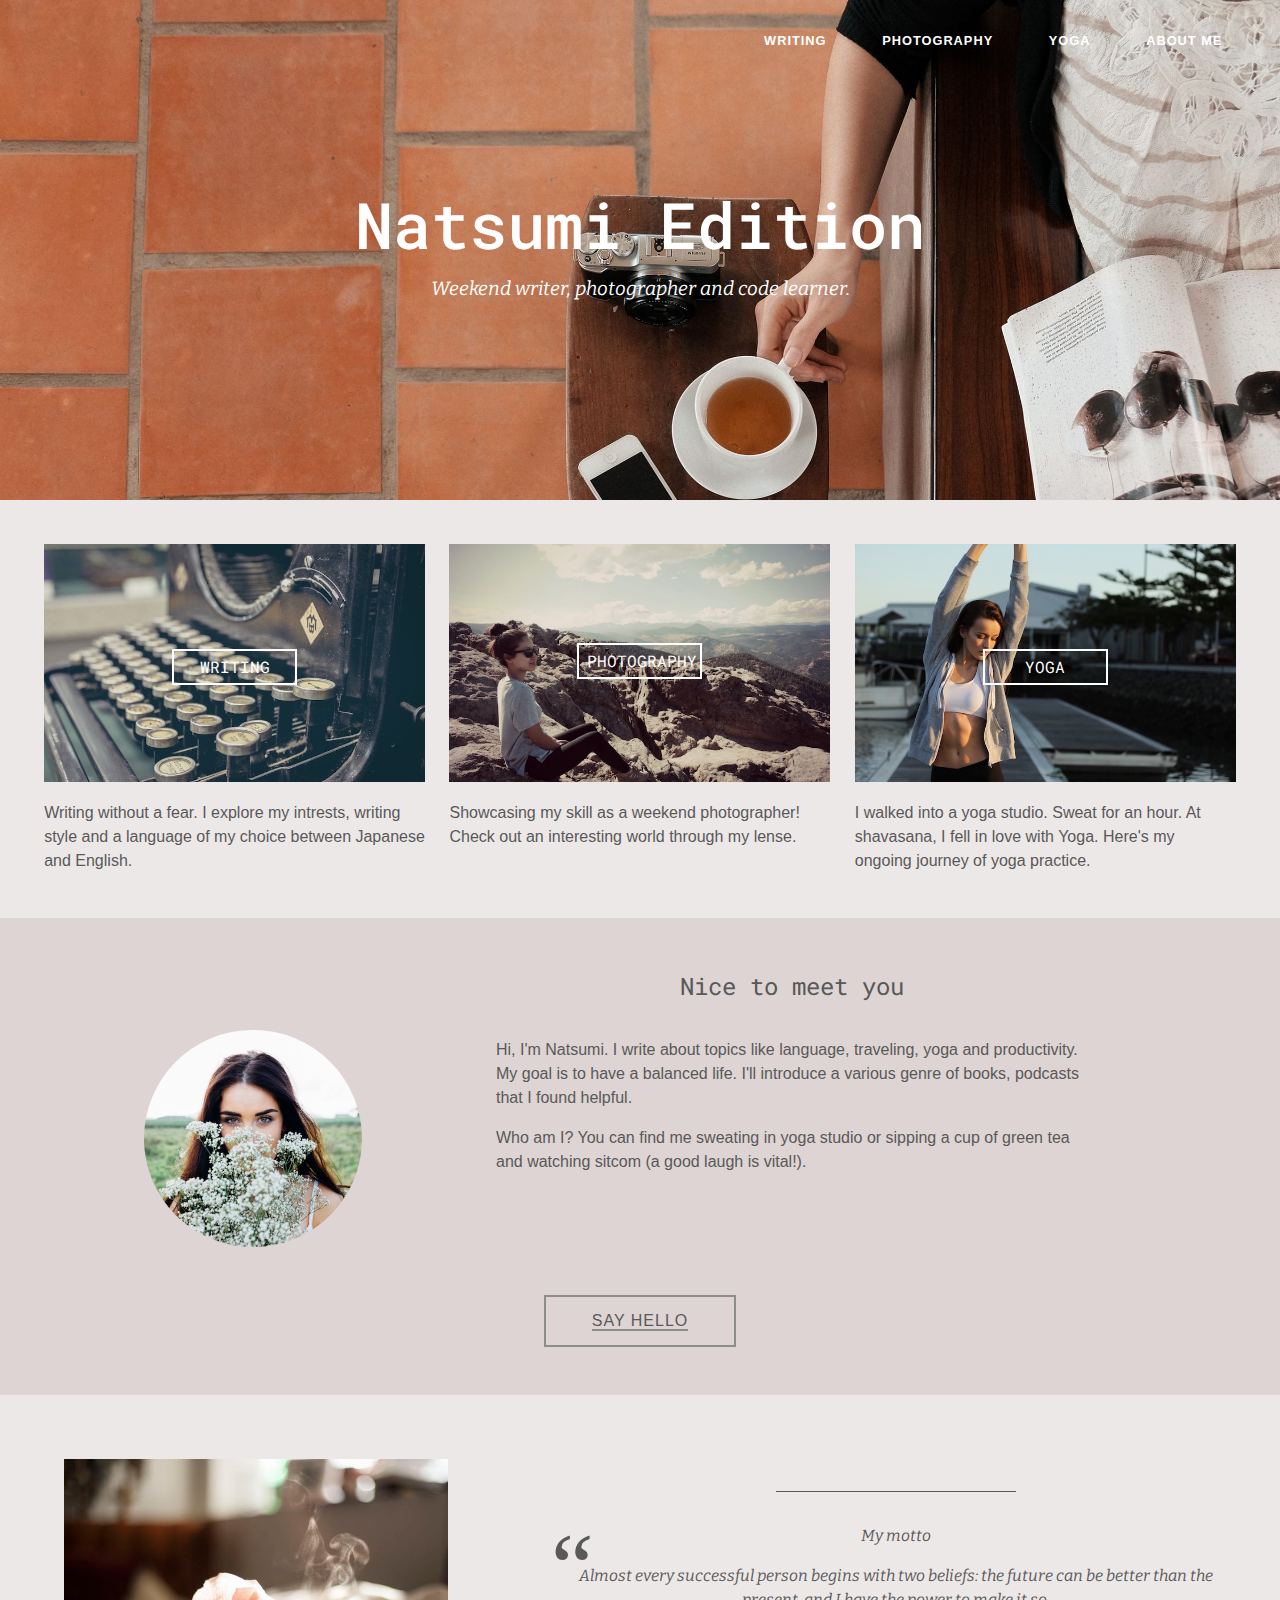
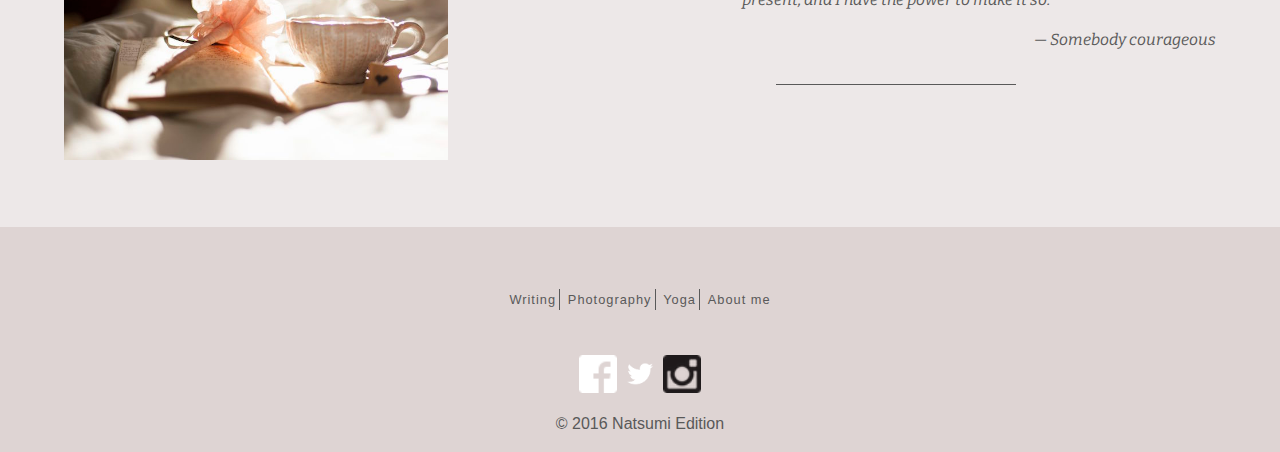
==== unit_8/index.html @ e621aa37 "Unit 8 Responsive Design" ====
<!DOCTYPE html>
<html>
	<head>
		<title>Natsumi Edition</title>

		<link rel="stylesheet" type="text/css" href="css/reset.css">
		<link rel="stylesheet" type="text/css" href="css/style.css">
		<meta name="viewport" content="width=device-width, initial-scale=1">
		 <!--[if lt IE 9]>
            <script src="bower_components/html5shiv/dist/html5shiv.js"></script>
        <![endif]-->
	</head>

	<body>
		<div id="hero" class="clearfix">
			<label for="toggle">Menu</label>
			<input type="checkbox" id="toggle">
			<nav>
				<a href="#">Writing</a>
				<a href="#">Photography</a>
				<a href="#">Yoga</a>
				<a href="#">About me</a>
			</nav>
			<header>
				<h1>Natsumi Edition</h1>
				<p id="slogan">Weekend writer, photographer and code learner.</p>
			</header>
		</div>
		<div class="clearfix service">
			<section class="category">
				<h3><a href="#">Writing</a></h3>
				<a href="#"><img src="images/writing.jpg" alt="writing" title="writing"></a>
				<p>Writing without a fear. I explore my intrests, writing style and a language of my choice between Japanese and English.</p>
			</section>
			<section class="category">
				<h3><a href="#">Photography</a></h3>
				<a href="#"><img src="images/nat.jpg" alt="photography" title="photography"></a>
				<p>Showcasing my skill as a weekend photographer! Check out an interesting world through my lense.</p>
			</section>
			<section class="category">
				<h3><a href="#"></a>Yoga</h3>
				<a href="#"><img src="images/yoga.jpg" alt="yoga" title="yoga"></a>
				<p>I walked into a yoga studio. Sweat for an hour. At shavasana, I fell in love with Yoga. Here's my ongoing journey of yoga practice.</p>
			</section>
		</div>
		
		<div id="about">
			<section id="wrap" class="clearfix">
				<div id="about-pic">
					<img src="images/aboutme.jpeg" alt="about_me" title="about_me">
				</div>
				<div id="about-me">
					<!-- <hr> -->
					<h2>Nice to meet you</h2>
					<p>Hi, I'm Natsumi. I write about topics like language, traveling, yoga and productivity. My goal is to have a balanced life. I'll introduce a various genre of books, podcasts that I found helpful.</p>
					<p>Who am I? You can find me sweating in yoga studio or sipping a cup of green tea and watching sitcom (a good laugh is vital!).</p>
					<!-- <hr> -->
				</div>
			</section>
			<div class="button">
				<a href="mailto:fake@gmail.com">say hello</a>
			</div>
		</div>

		<section class="clearfix">
			<div id="motto">
				<hr>
				<p>My motto</p>
				<blockquote><p>Almost every successful person begins with two beliefs: the future can be better than the present, and I have the power to make it so.</p><p> — Somebody courageous</p></blockquote>
				<hr>
			</div>
			<div id="motto-pic">
				<img src="images/quote.jpg" alt="quote" title="quote">
			</div>

		</section>
	
		<footer>
			<nav>
				<a href="#">Writing</a>
				<a href="#">Photography</a>
				<a href="#">Yoga</a>
				<a href="#">About me</a>
			</nav>

			<div id="social">
				<a href="#"><img src="images/FB-f-Logo_white_29.png" alt="fb-logo" text="fb-logo"></a>
				<a href="#"><img src="images/TwitterLogo_white.png" alt="twitter-logo" text="twitter-logo"></a>
				<a href="#"><img src="images/instagram.png" alt="insta-logo" text="insta-logo"></a>
			</div>

			<p>&copy; 2016 Natsumi Edition</p>
		</footer>
	</body>
</html>
---- unit_8/css/style.css ----
@import url(https://fonts.googleapis.com/css?family=Roboto+Mono);
@import url(https://fonts.googleapis.com/css?family=Bitter);

* {
	margin: 0;
	padding: 0;
	box-sizing: border-box;
}

body {
	font-size: 16px;
	color: #595959;
	font-family: arial, sans-serif;
	background: #EDE8E8;
}

nav {
	float: right;
	padding: 2em;
}

nav a {
	color: #fff;
	font-weight: bold;
	font-size: .8em;
	text-transform: uppercase;
	letter-spacing: 1px;
    padding: 1em;
    margin: 1em;
}

h1 {
	font-family: 'Roboto Mono', sans-serif;
	font-weight: 500;
	font-size: 4em;
	padding: 3em 0 0 0;
	text-align: center;
}

h2 {
	font-family: 'Roboto Mono', sans-serif;
	text-align: center;
	font-size: 1.5em;
	padding: 1em;
}

h3 {
	font-family: 'Roboto Mono', sans-serif;
	font-size: 1em;
	margin: 1em auto;
	text-transform: uppercase;
	text-align: center;
	position: absolute;
	color: #fff;
	top: 27%;
	right: 0;
	left: 0;
	width: 125px;
	border: 2px solid #fff;
	padding: .5em;
}

p {
	line-height: 1.5em;
	margin-top: 1em;
}

a {
	color: inherit;
	text-decoration: none;
}

img {
	width: 100%;
}

hr {
	border: none;
	height: 1px;
	background: #595959;
	width: 15em;
	margin: 2em auto;
}

blockquote:before {
	font-family: Georgia, serif;
	content: "\201C";
	display: block;
	position: absolute;
	top: 60px;
	left: -25px;
	color: #595959;
	font-size: 6em;
}

blockquote p:last-of-type {
	color: #595959;
	display: block;
	text-align: right;
	font-size: 1em;
	margin-top: 1em;
	font-style: italic;
}

footer {
	text-align: center;
	padding: 1em;
	background: #ded4d3;
}

footer nav {
	float: none;
	margin: 1em auto;
}

footer nav a {
	text-transform: none;
	font-weight: normal;
	color: #595959;
	border-right: 1px solid #595959;
	margin: 0;
	padding: 0.25em;
}

footer nav a:last-of-type {
	border-right: none;
}

label {
	color: #fff;
	font-weight: bold;
	font-size: .8em;
	text-transform: uppercase;
	letter-spacing: 1px;
    padding: 1em;
    margin: 1em;
    display: none;
}

.service {
	background: #EDE8E8;
	width:95%;
	margin: 2em auto;
}

.category {
	width: 31.3333%;
	margin: 1%;
	float: left;
	position: relative;
}

.button {
	border: solid 2px #8c8c8c;
	text-transform: uppercase;
	text-align: center;
	letter-spacing: 1px;
	padding: 1em 1.5em;
	width: 12em;
	margin: 2em auto;
}

.button a {
	border-bottom: 2px solid #8c8c8c;
}

.button:hover {
	background: #8c8c8c;
	color: #fff;
}

.clearfix:after {
	visibility: hidden;
	display: block;
	content: " ";
	clear: both;
	height: 0;
	font-size: 0;
}

#hero {
	color: #fff;
	background: url("../images/heroimage.jpg");
	background-size: cover;
	-webkit-background-size: cover;
	-moz-background-size: cover;
	background-repeat:no-repeat;
	height: 500px;
}

#slogan {
	font-size: 1.2em; 
	font-style: italic;
	font-family: 'Bitter', serif;
	text-align: center;
}

#about {
	background: #ded4d3;
	padding: 1em;
}

#about-me {
	width: 50%;
	padding: 1em;	
	margin: 0 10em 2em 0;
	float: right;
}

#about-pic img {
	width: 20%;
	border-radius: 50%;
	margin: 5em 0 0 7em;
	padding: 1em;
	float: left;
}

#motto {
	font-family: 'Bitter', serif;
	width: 50%;
	margin: 4em 4em 4em 0;
	float: right;
	position: relative;
}

#motto p:first-of-type {
	font-style: italic;
	text-align: center;
}

#motto-pic {
	width: 30%;
	float: left;
	margin: 4em 0 4em 4em;
}

#social {
	margin-top: 1em;
	text-align: center;
}

#social img {
	width: 3%;
}

#toggle {
	display: none;
}

@media only screen and (max-width: 968px) {
	#about-me {
		width: 50%;
		margin: 0 10% 0 0;
	}

	#about-pic img {
		width: 25%;
		margin: 15% 0 0 10%;
	}
	
	#motto {
		width: 50%;
	}
	
	#motto-pic {
		width: 25%;
		margin: 15% 0 0 10%;
	}
}

@media only screen and (max-width: 690px) {
	.category {
		width: 90%;
		margin: 1% auto;
		float: none;
	}

	nav {
		display: none;
		margin: 0;
		float: none;
		padding: 0;
	}
	
	nav a {
		display: block;
		width: 11em;
		margin: 5px;
	}
	
	h1 {
		font-size: 3em;
		padding: 15% 0 0;
	}

	header {
		margin: 0 10%;
	}

	label {
		display: block;
	}
	
	#about-me {
		float: none;
		width: 70%;
		margin: 0 auto;
	}

	#motto {
		float: none;
		margin: 0 auto;
	}

	#motto-pic  {
		float: none;
		margin: 1em auto;
	}

	#toggle:checked + nav {
		display: block;
	}
}
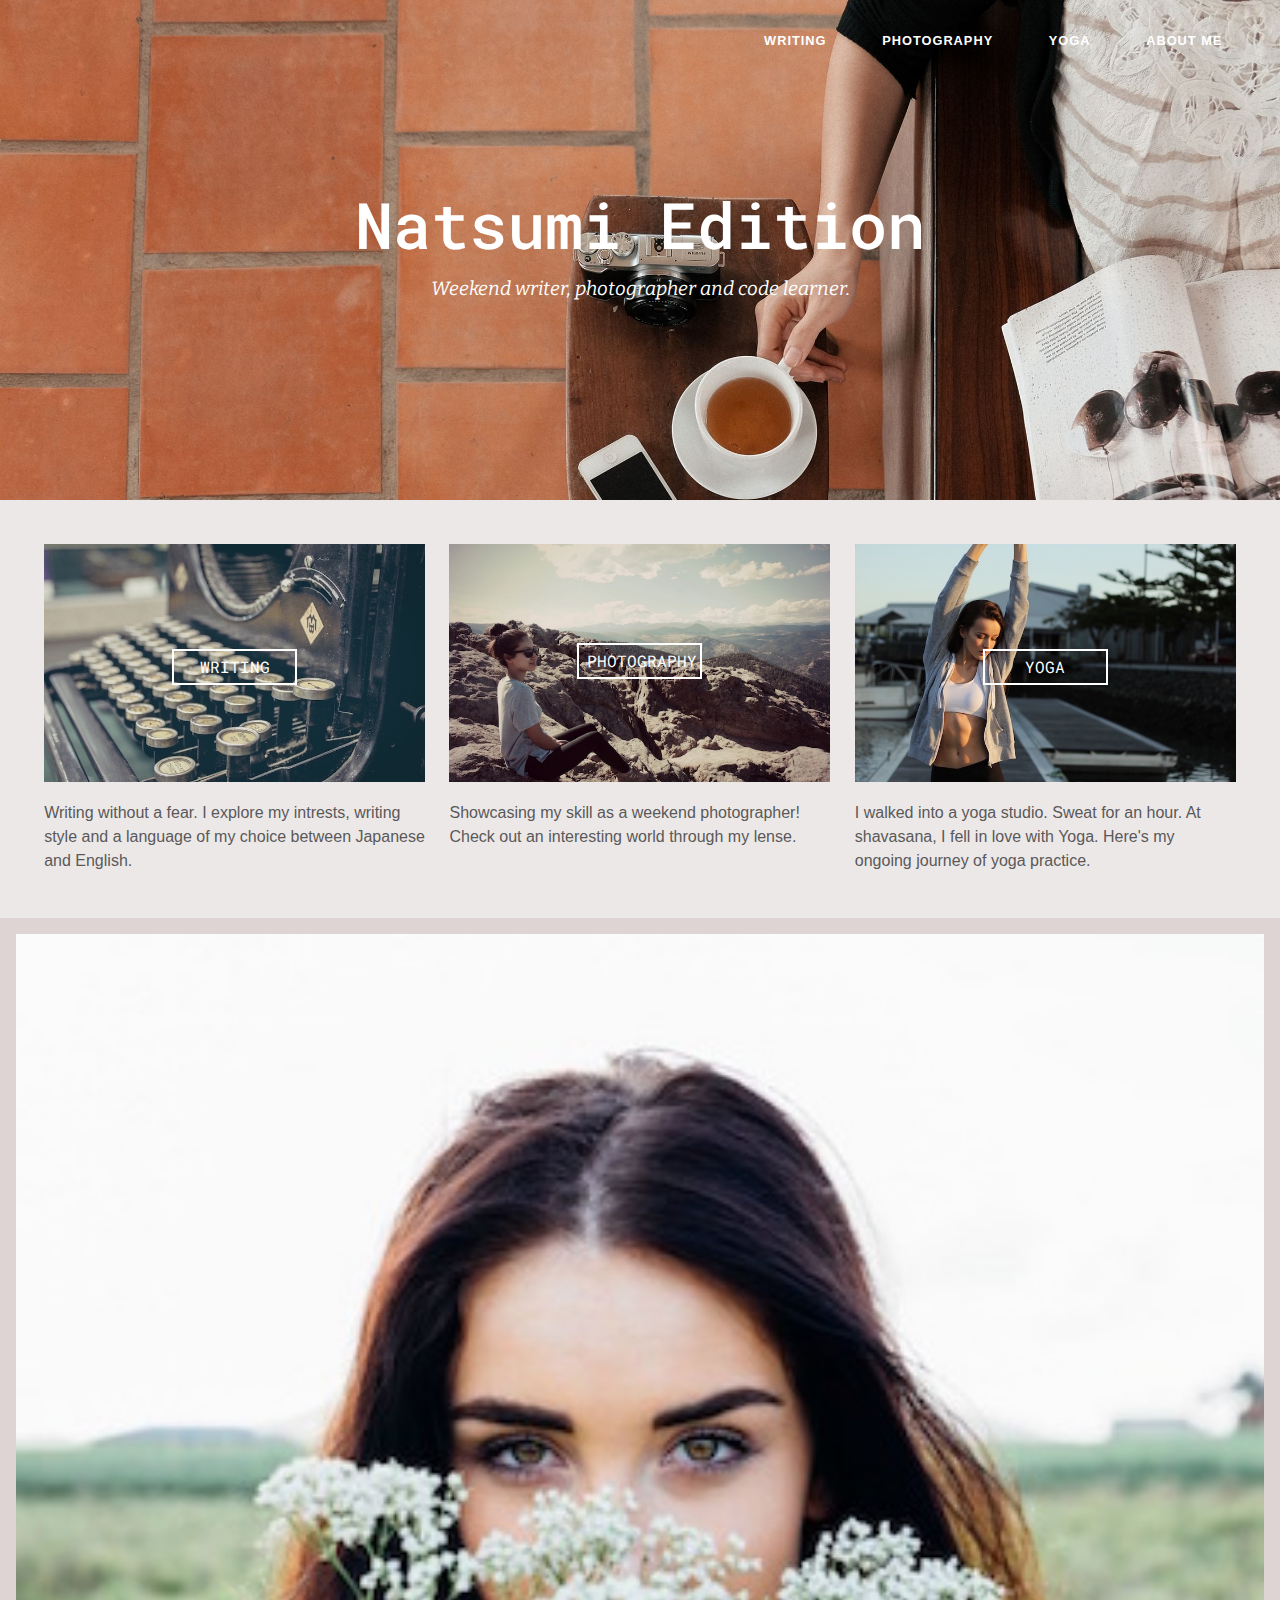
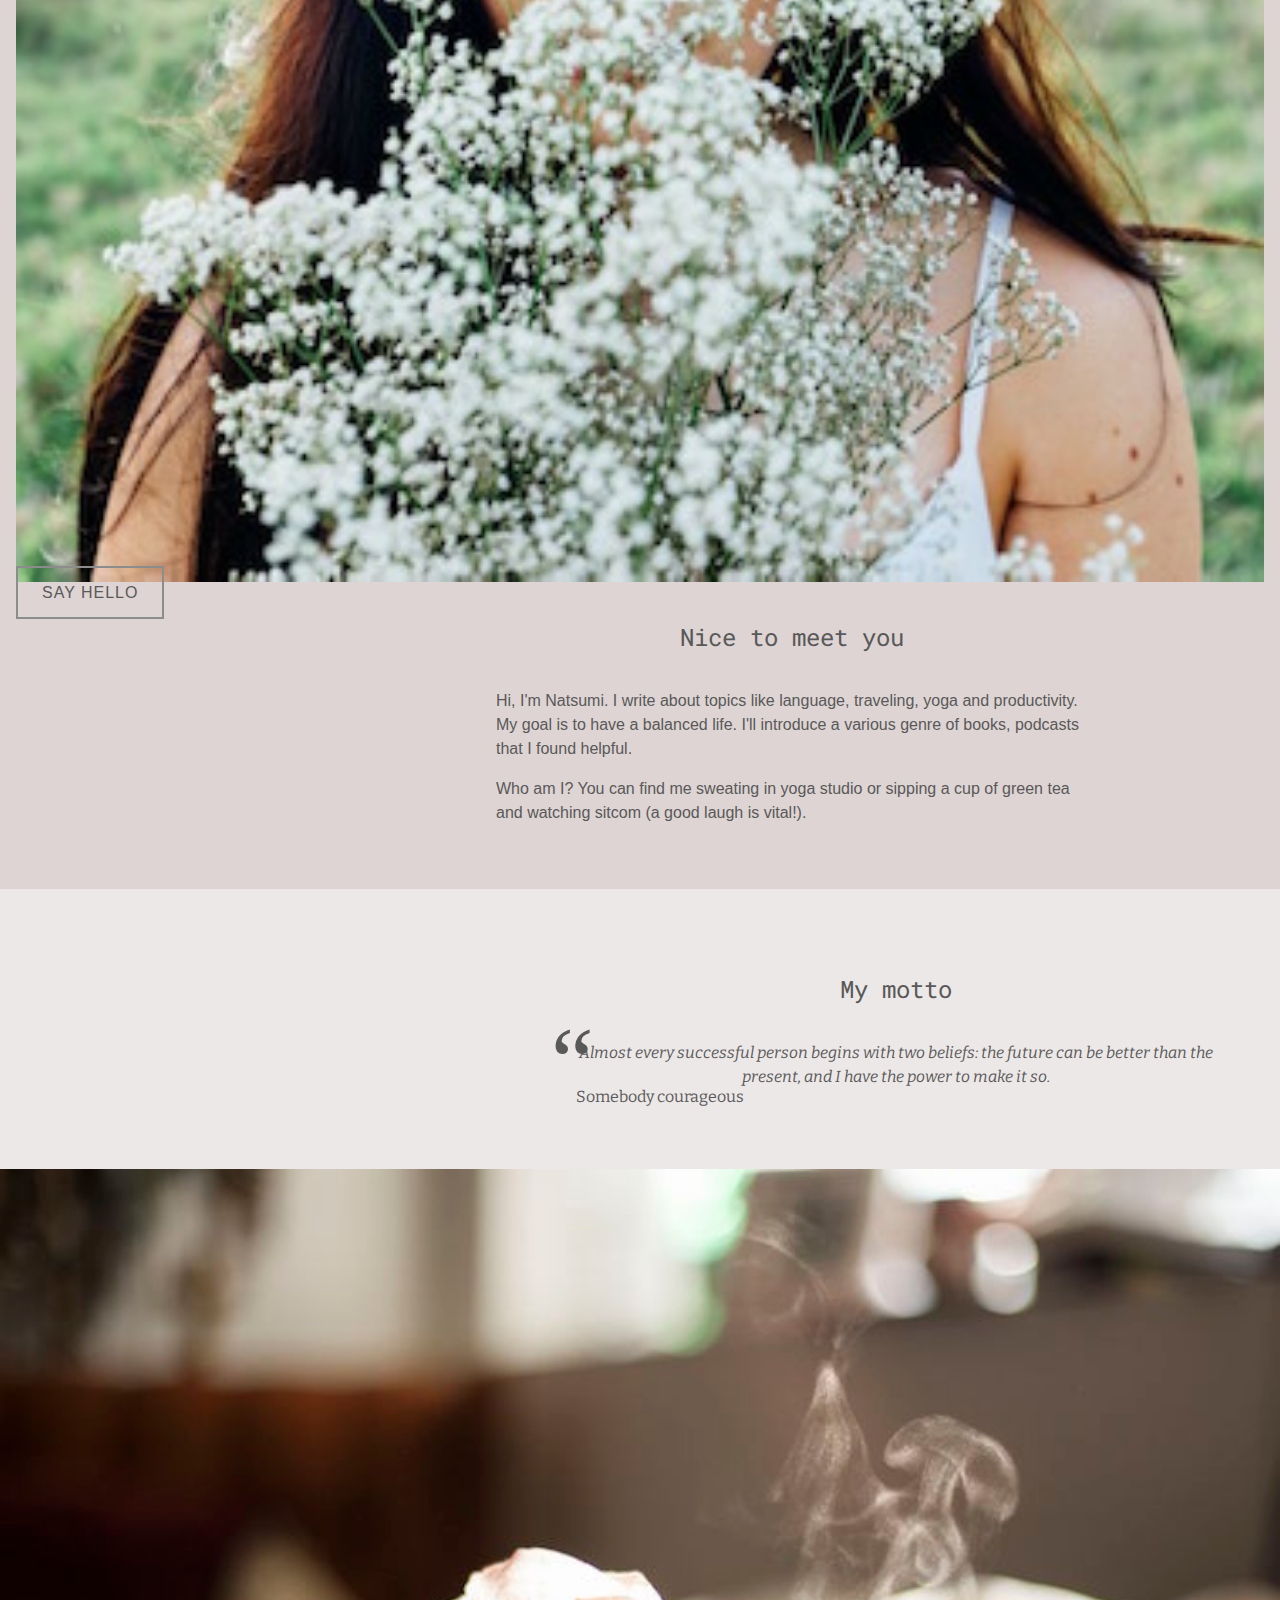
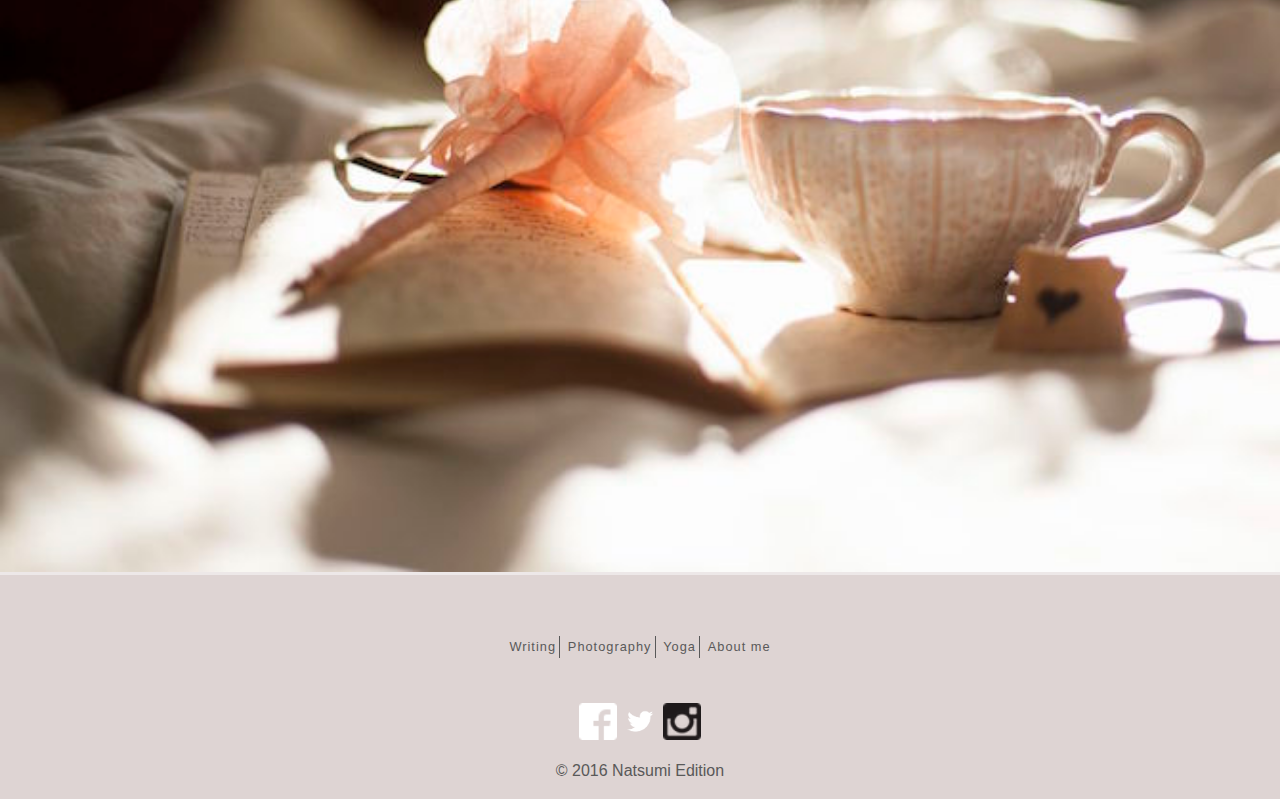
==== commit 4af78096: "Update index.html" ====
--- a/unit_8/index.html
+++ b/unit_8/index.html
@@ -28,8 +28,10 @@
 		</div>
 		<div class="clearfix service">
 			<section class="category">
-				<h3><a href="#">Writing</a></h3>
-				<a href="#"><img src="images/writing.jpg" alt="writing" title="writing"></a>
+				<a href="#">
+					<h3>Writing</h3>
+					<img src="images/writing.jpg" alt="writing" title="writing">
+				</a>
 				<p>Writing without a fear. I explore my intrests, writing style and a language of my choice between Japanese and English.</p>
 			</section>
 			<section class="category">
@@ -43,36 +45,26 @@
 				<p>I walked into a yoga studio. Sweat for an hour. At shavasana, I fell in love with Yoga. Here's my ongoing journey of yoga practice.</p>
 			</section>
 		</div>
-		
-		<div id="about">
-			<section id="wrap" class="clearfix">
-				<div id="about-pic">
-					<img src="images/aboutme.jpeg" alt="about_me" title="about_me">
-				</div>
-				<div id="about-me">
-					<!-- <hr> -->
-					<h2>Nice to meet you</h2>
-					<p>Hi, I'm Natsumi. I write about topics like language, traveling, yoga and productivity. My goal is to have a balanced life. I'll introduce a various genre of books, podcasts that I found helpful.</p>
-					<p>Who am I? You can find me sweating in yoga studio or sipping a cup of green tea and watching sitcom (a good laugh is vital!).</p>
-					<!-- <hr> -->
-				</div>
-			</section>
-			<div class="button">
-				<a href="mailto:fake@gmail.com">say hello</a>
+		<section id="about" class="clearfix">
+			<img src="images/aboutme.jpeg" alt="about_me" title="about_me">
+			<div id="about-me">
+				<!-- <hr> -->
+				<h2>Nice to meet you</h2>
+				<p>Hi, I'm Natsumi. I write about topics like language, traveling, yoga and productivity. My goal is to have a balanced life. I'll introduce a various genre of books, podcasts that I found helpful.</p>
+				<p>Who am I? You can find me sweating in yoga studio or sipping a cup of green tea and watching sitcom (a good laugh is vital!).</p>
+				<!-- <hr> -->
 			</div>
-		</div>
-
+			<a href="mailto:fake@gmail.com" class="button">say hello</a>
+		</section>
 		<section class="clearfix">
 			<div id="motto">
-				<hr>
-				<p>My motto</p>
-				<blockquote><p>Almost every successful person begins with two beliefs: the future can be better than the present, and I have the power to make it so.</p><p> — Somebody courageous</p></blockquote>
-				<hr>
+				<h2>My motto</h2>
+				<blockquote>
+					<p>Almost every successful person begins with two beliefs: the future can be better than the present, and I have the power to make it so.</p>
+					<cite>Somebody courageous</cite>
+				</blockquote>
 			</div>
-			<div id="motto-pic">
-				<img src="images/quote.jpg" alt="quote" title="quote">
-			</div>
-
+			<img src="images/quote.jpg" alt="quote" title="quote">
 		</section>
 	
 		<footer>
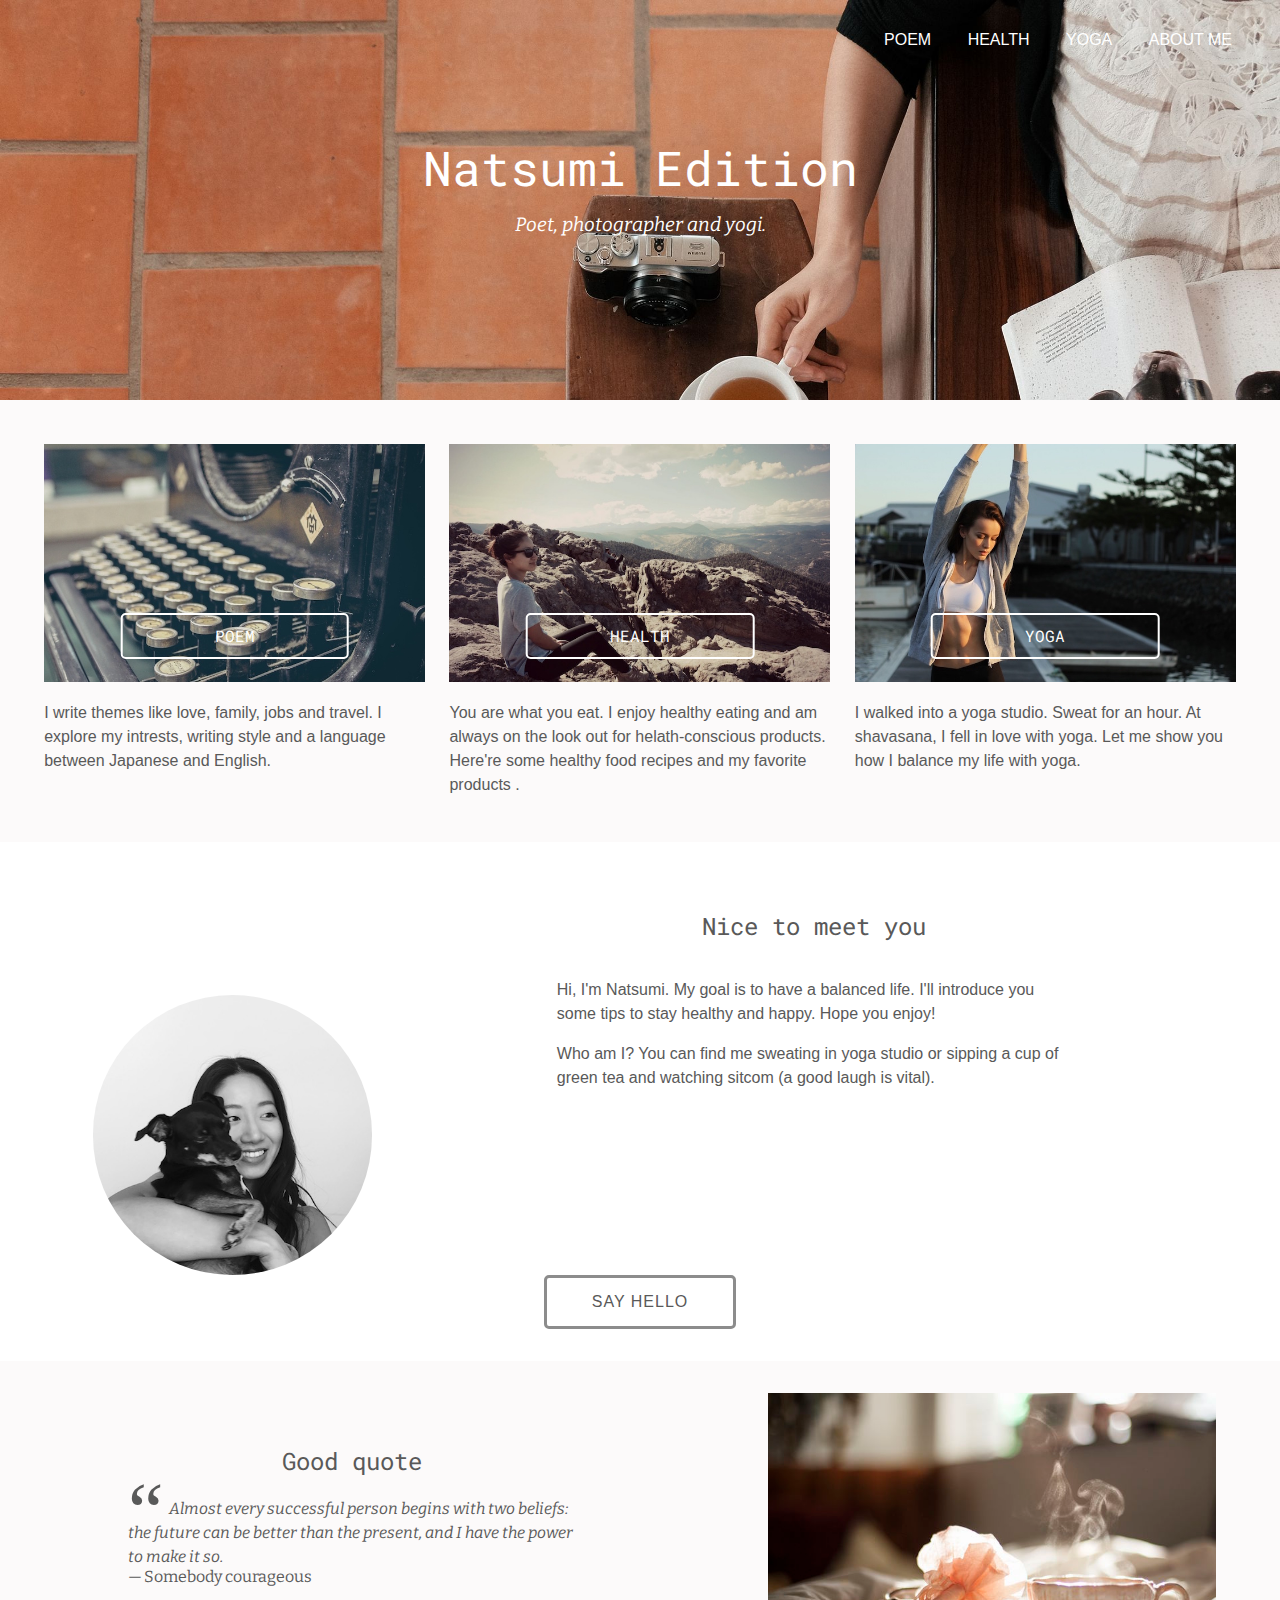
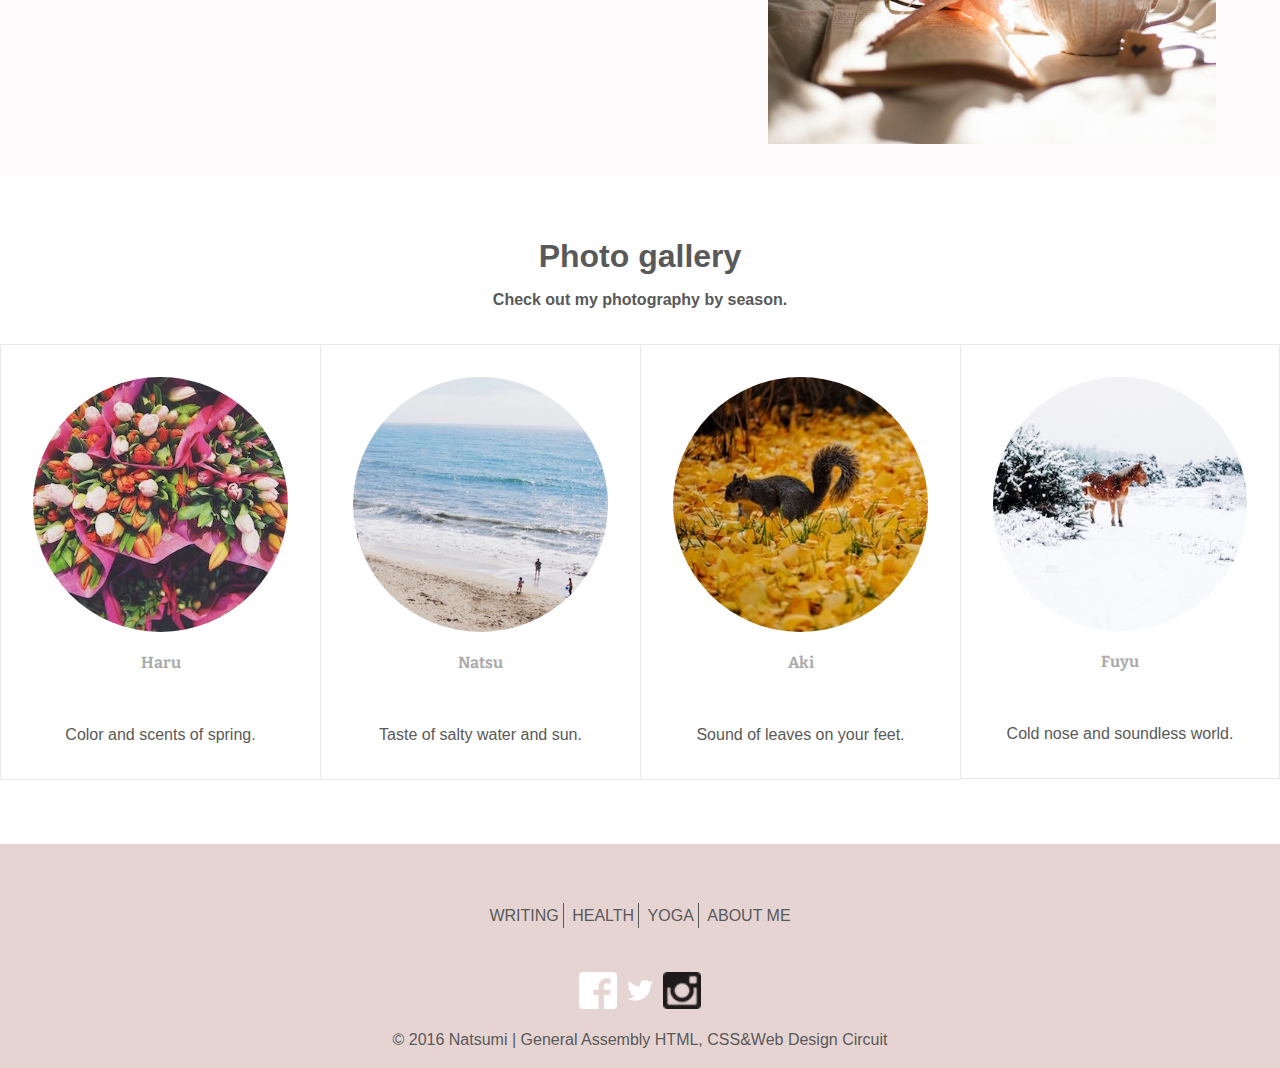
==== commit 0fffc7d8: "Unit 9" ====
--- a/unit_8/index.html
+++ b/unit_8/index.html
@@ -2,7 +2,7 @@
 <html>
 	<head>
 		<title>Natsumi Edition</title>
-
+ 
 		<link rel="stylesheet" type="text/css" href="css/reset.css">
 		<link rel="stylesheet" type="text/css" href="css/style.css">
 		<meta name="viewport" content="width=device-width, initial-scale=1">
@@ -16,72 +16,96 @@
 			<label for="toggle">Menu</label>
 			<input type="checkbox" id="toggle">
 			<nav>
-				<a href="#">Writing</a>
-				<a href="#">Photography</a>
+				<a href="#">Poem</a>
+				<a href="#">Health</a>
 				<a href="#">Yoga</a>
 				<a href="#">About me</a>
 			</nav>
 			<header>
 				<h1>Natsumi Edition</h1>
-				<p id="slogan">Weekend writer, photographer and code learner.</p>
+				<p id="slogan">Poet, photographer and yogi.</p>
 			</header>
 		</div>
-		<div class="clearfix service">
-			<section class="category">
-				<a href="#">
-					<h3>Writing</h3>
-					<img src="images/writing.jpg" alt="writing" title="writing">
-				</a>
-				<p>Writing without a fear. I explore my intrests, writing style and a language of my choice between Japanese and English.</p>
+
+		<div class="clearfix topics">
+			<section class="topic">
+				<div class="col-wrapper">
+					<h3>Poem</h3>
+					<a href="#"><img src="images/writing.jpg" alt="typewriter"></a>
+				</div>
+				<p>I write themes like love, family, jobs and travel. I explore my intrests, writing style and a language between Japanese and English.</p>
 			</section>
-			<section class="category">
-				<h3><a href="#">Photography</a></h3>
-				<a href="#"><img src="images/nat.jpg" alt="photography" title="photography"></a>
-				<p>Showcasing my skill as a weekend photographer! Check out an interesting world through my lense.</p>
+			<section class="topic">
+				<div class="col-wrapper">
+					<h3>Health</h3>
+					<a href="#"><img src="images/nat.jpg" alt="women-sitting-on-the-mountain"></a>
+				</div>
+				<p>You are what you eat. I enjoy healthy eating and am always on the look out for helath-conscious products. Here're some healthy food recipes and my favorite products .</p>
 			</section>
-			<section class="category">
-				<h3><a href="#"></a>Yoga</h3>
-				<a href="#"><img src="images/yoga.jpg" alt="yoga" title="yoga"></a>
-				<p>I walked into a yoga studio. Sweat for an hour. At shavasana, I fell in love with Yoga. Here's my ongoing journey of yoga practice.</p>
+			<section class="topic">
+				<div class="col-wrapper">
+					<h3>Yoga</h3>
+					<a href="#"><img src="images/yoga.jpg" alt="women-streching"></a>
+				</div>
+				<p>I walked into a yoga studio. Sweat for an hour. At shavasana, I fell in love with yoga. Let me show you how I balance my life with yoga.</p>
 			</section>
 		</div>
+
 		<section id="about" class="clearfix">
-			<img src="images/aboutme.jpeg" alt="about_me" title="about_me">
+			<img src="images/aboutme.jpg" alt="woman's face">
 			<div id="about-me">
-				<!-- <hr> -->
 				<h2>Nice to meet you</h2>
-				<p>Hi, I'm Natsumi. I write about topics like language, traveling, yoga and productivity. My goal is to have a balanced life. I'll introduce a various genre of books, podcasts that I found helpful.</p>
-				<p>Who am I? You can find me sweating in yoga studio or sipping a cup of green tea and watching sitcom (a good laugh is vital!).</p>
-				<!-- <hr> -->
+				<p>Hi, I'm Natsumi. My goal is to have a balanced life. I'll introduce you some tips to stay healthy and happy. Hope you enjoy!</p>
+				<p>Who am I? You can find me sweating in yoga studio or sipping a cup of green tea and watching sitcom (a good laugh is vital).</p>
 			</div>
-			<a href="mailto:fake@gmail.com" class="button">say hello</a>
+			<a href="mailto:fake@gmail.com" class="hello-button">say hello</a>
 		</section>
-		<section class="clearfix">
-			<div id="motto">
-				<h2>My motto</h2>
-				<blockquote>
-					<p>Almost every successful person begins with two beliefs: the future can be better than the present, and I have the power to make it so.</p>
-					<cite>Somebody courageous</cite>
-				</blockquote>
+
+		<section id="quote" class="clearfix">
+			<img src="images/quote.jpg" alt="tea-and-notebook">
+			<div id="quote-word">
+				<h2>Good quote</h2>
+					<blockquote>
+						<p>Almost every successful person begins with two beliefs: the future can be better than the present, and I have the power to make it so.</p><br>
+						<cite>Somebody courageous</cite>
+					</blockquote>
 			</div>
-			<img src="images/quote.jpg" alt="quote" title="quote">
+		</section>
+
+		<section id="fourcolumns" class="clearfix">
+			<h2>Photo gallery</h2>
+			<p>Check out my photography by season.</p>
+			<div class="season">
+				<a href="#"><img src="images/haru.jpeg" alt="flowers">
+				<p>Haru</p><p>Color and scents of spring.</p></a>
+			</div>
+			<div class="season">
+				<a href="#"><img src="images/natsu.jpeg" alt="people-at-beach">
+				<p>Natsu</p><p>Taste of salty water and sun.</p></a>
+			</div>
+			<div class="season">
+				<a href="#"><img src="images/aki.jpeg" alt="yellow-leaves">
+				<p>Aki</p><p>Sound of leaves on your feet.</p></a>
+			</div>
+			<div class="season">
+				<a href="#"><img src="images/fuyu.jpeg" alt="snow-and-horse">
+				<p>Fuyu</p><p>Cold nose and soundless world.</p></a>
+			</div>
 		</section>
 	
 		<footer>
 			<nav>
 				<a href="#">Writing</a>
-				<a href="#">Photography</a>
+				<a href="#">Health</a>
 				<a href="#">Yoga</a>
 				<a href="#">About me</a>
 			</nav>
-
 			<div id="social">
 				<a href="#"><img src="images/FB-f-Logo_white_29.png" alt="fb-logo" text="fb-logo"></a>
 				<a href="#"><img src="images/TwitterLogo_white.png" alt="twitter-logo" text="twitter-logo"></a>
 				<a href="#"><img src="images/instagram.png" alt="insta-logo" text="insta-logo"></a>
 			</div>
-
-			<p>&copy; 2016 Natsumi Edition</p>
+			<p>&copy; 2016 Natsumi | General Assembly HTML, CSS&Web Design Circuit</p>
 		</footer>
 	</body>
 </html>
--- a/unit_8/css/style.css
+++ b/unit_8/css/style.css
@@ -11,7 +11,7 @@
 	font-size: 16px;
 	color: #595959;
 	font-family: arial, sans-serif;
-	background: #EDE8E8;
+	background: #FCFAFA;
 }
 
 nav {
@@ -21,18 +21,13 @@
 
 nav a {
 	color: #fff;
-	font-weight: bold;
-	font-size: .8em;
 	text-transform: uppercase;
-	letter-spacing: 1px;
     padding: 1em;
-    margin: 1em;
 }
 
 h1 {
 	font-family: 'Roboto Mono', sans-serif;
-	font-weight: 500;
-	font-size: 4em;
+	font-size: 3em;
 	padding: 3em 0 0 0;
 	text-align: center;
 }
@@ -46,18 +41,18 @@
 
 h3 {
 	font-family: 'Roboto Mono', sans-serif;
-	font-size: 1em;
-	margin: 1em auto;
 	text-transform: uppercase;
 	text-align: center;
 	position: absolute;
 	color: #fff;
-	top: 27%;
+	top: 70%;
 	right: 0;
-	left: 0;
-	width: 125px;
+	left: 50%;
+	width: 60%;
 	border: 2px solid #fff;
-	padding: .5em;
+	border-radius: 5px;
+	padding: .8em;
+	transform:translateX(-50%);
 }
 
 p {
@@ -74,38 +69,32 @@
 	width: 100%;
 }
 
-hr {
-	border: none;
-	height: 1px;
-	background: #595959;
-	width: 15em;
-	margin: 2em auto;
-}
-
 blockquote:before {
 	font-family: Georgia, serif;
 	content: "\201C";
-	display: block;
-	position: absolute;
-	top: 60px;
-	left: -25px;
 	color: #595959;
-	font-size: 6em;
-}
-
-blockquote p:last-of-type {
+	font-size: 5em;
+	line-height: 0.1em;
+	margin-right: 0.03em;
+	vertical-align: -0.3em;
+}
+
+blockquote p {
+	display: inline;
 	color: #595959;
-	display: block;
+	font-size: 1em;
+	font-style: italic;
+}
+
+blockquote cite:before {
+	content: "\2014 \2009";
 	text-align: right;
-	font-size: 1em;
-	margin-top: 1em;
-	font-style: italic;
 }
 
 footer {
 	text-align: center;
 	padding: 1em;
-	background: #ded4d3;
+	background: #E6D4D3;
 }
 
 footer nav {
@@ -114,11 +103,9 @@
 }
 
 footer nav a {
-	text-transform: none;
-	font-weight: normal;
+	font-size: 1em;
 	color: #595959;
 	border-right: 1px solid #595959;
-	margin: 0;
 	padding: 0.25em;
 }
 
@@ -132,26 +119,29 @@
 	font-size: .8em;
 	text-transform: uppercase;
 	letter-spacing: 1px;
-    padding: 1em;
-    margin: 1em;
+    padding: 1.4em;
     display: none;
-}
-
-.service {
-	background: #EDE8E8;
+    cursor: pointer;
+}
+
+.topics {
 	width:95%;
 	margin: 2em auto;
 }
 
-.category {
+.topic {
 	width: 31.3333%;
 	margin: 1%;
 	float: left;
+}
+
+.col-wrapper {
 	position: relative;
 }
 
-.button {
-	border: solid 2px #8c8c8c;
+.hello-button {
+	border: solid 3px #8c8c8c;
+	border-radius: 5px;
 	text-transform: uppercase;
 	text-align: center;
 	letter-spacing: 1px;
@@ -160,13 +150,41 @@
 	margin: 2em auto;
 }
 
-.button a {
-	border-bottom: 2px solid #8c8c8c;
-}
-
-.button:hover {
-	background: #8c8c8c;
+.hello-button:hover {
+	background: #E6D4D3;
+	border-color: #E6D4D3;
 	color: #fff;
+}
+
+.season {
+	width: 25%;
+	float: left;
+	padding: 2em;
+	text-align: center;
+	border-left: 0.7px solid #e9e8ee;
+	border-top: 0.7px solid #e9e8ee;
+	border-bottom: 0.7px solid #e9e8ee;
+}
+
+.season p:first-of-type {
+	opacity: 0.5;
+	font-family: 'Bitter', serif;
+}
+
+.season:last-of-type {
+	border-right: 0.7px solid #e9e8ee;;
+}
+
+.season img {
+	border-radius: 50%;
+}
+
+.season:hover {
+	background-color: #FCFAFA;
+}
+
+.season:hover p:last-of-type {
+	color: #F6AEAF;
 }
 
 .clearfix:after {
@@ -184,8 +202,9 @@
 	background-size: cover;
 	-webkit-background-size: cover;
 	-moz-background-size: cover;
+	-o-background-size: cover;
 	background-repeat:no-repeat;
-	height: 500px;
+	height: 400px;
 }
 
 #slogan {
@@ -196,42 +215,64 @@
 }
 
 #about {
-	background: #ded4d3;
-	padding: 1em;
+	background: #fff;
+	padding: 2em;
+}
+
+#about > img {
+	width: 23%;
+	border-radius: 50%;
+	margin: 10% 0 0 5%;
+	float: left;
+}
+
+#about a {
+	clear: both;
+	display: block;
+	margin: 0 auto;
 }
 
 #about-me {
-	width: 50%;
+	width: 45%;
 	padding: 1em;	
 	margin: 0 10em 2em 0;
 	float: right;
 }
 
-#about-pic img {
-	width: 20%;
-	border-radius: 50%;
-	margin: 5em 0 0 7em;
-	padding: 1em;
+#quote-word {
+	font-family: 'Bitter', serif;
+	width: 45%;
+	padding: 4em 0 2em 8em;
 	float: left;
 }
 
-#motto {
-	font-family: 'Bitter', serif;
-	width: 50%;
-	margin: 4em 4em 4em 0;
+#quote > img {
+	width: 40%;
+	padding: 2em 4em 2em 0;
 	float: right;
-	position: relative;
-}
-
-#motto p:first-of-type {
+}
+
+#quote-word p:first-of-type {
 	font-style: italic;
-	text-align: center;
-}
-
-#motto-pic {
-	width: 30%;
-	float: left;
-	margin: 4em 0 4em 4em;
+	text-align: left;
+}
+
+#fourcolumns {
+	padding: 4em 0 4em 0;
+	background-color: #fff;
+}
+
+#fourcolumns h2 {
+	font-family:  arial, sans-serif;
+	font-weight: bold;
+	font-size: 2em;
+	padding: 0;
+}
+
+#fourcolumns p:first-of-type {
+	font-weight: bold;
+	text-align: center;
+	padding-bottom: 2em;
 }
 
 #social {
@@ -247,45 +288,40 @@
 	display: none;
 }
 
-@media only screen and (max-width: 968px) {
-	#about-me {
-		width: 50%;
-		margin: 0 10% 0 0;
-	}
-
-	#about-pic img {
-		width: 25%;
-		margin: 15% 0 0 10%;
-	}
-	
-	#motto {
-		width: 50%;
-	}
-	
-	#motto-pic {
-		width: 25%;
-		margin: 15% 0 0 10%;
-	}
+@media only screen and (max-width: 918px) {
+	.topic {
+		width: 60%;
+		margin: 4% auto;
+		float: none;
+	}
+	#quote-word {
+		font-family: 'Bitter', serif;
+		width: 45%;
+		padding: 2em 0 2em 4em;
+	}
+	#hero {
+		height: 400px;
+	}
+
 }
 
 @media only screen and (max-width: 690px) {
-	.category {
-		width: 90%;
-		margin: 1% auto;
-		float: none;
-	}
-
 	nav {
 		display: none;
 		margin: 0;
+		padding: 0;
 		float: none;
-		padding: 0;
 	}
 	
 	nav a {
 		display: block;
-		width: 11em;
-		margin: 5px;
+		margin: 0;
+		padding: 0.5em 1.3em;
+		font-size: 0.8em;
+	}
+
+	nav a:hover {
+		color: #F6AEAF;
 	}
 	
 	h1 {
@@ -300,24 +336,69 @@
 	label {
 		display: block;
 	}
-	
+
+	blockquote:before {
+		top: 60px;
+		left: -40px;
+	}
+
+	.topic {
+		width: 70%;
+	}
+
+	.season {
+		width: 50%;
+		display: block;
+	}	
+
+	.season img {
+		width: 50%;
+	}
+
+	#fourcolumns p:first-of-type {
+		padding-bottom: 0;
+	}
+
+	#hero {
+		height: 300px;
+	}
+
+	#about > img {
+		width: 30%;
+		margin: 0 auto;
+		float: none;
+		display: block;
+	}
+
 	#about-me {
+		width: 100%;
 		float: none;
+		display: block;
+	}
+
+	#quote > img {
+		display: none;
+	}
+
+	#quote-word {
+		width: 100%;
+		padding: 2em;
+	}
+
+	#toggle:checked + nav {
+		display: block;
+	}
+
+	#social img {
+		width: 5%;
+	}
+}
+
+@media only screen and (max-width: 472px) {
+	.topic {
 		width: 70%;
-		margin: 0 auto;
-	}
-
-	#motto {
-		float: none;
-		margin: 0 auto;
-	}
-
-	#motto-pic  {
-		float: none;
-		margin: 1em auto;
-	}
-
-	#toggle:checked + nav {
-		display: block;
+	}
+	#social img {
+		width: 8%;
 	}
 }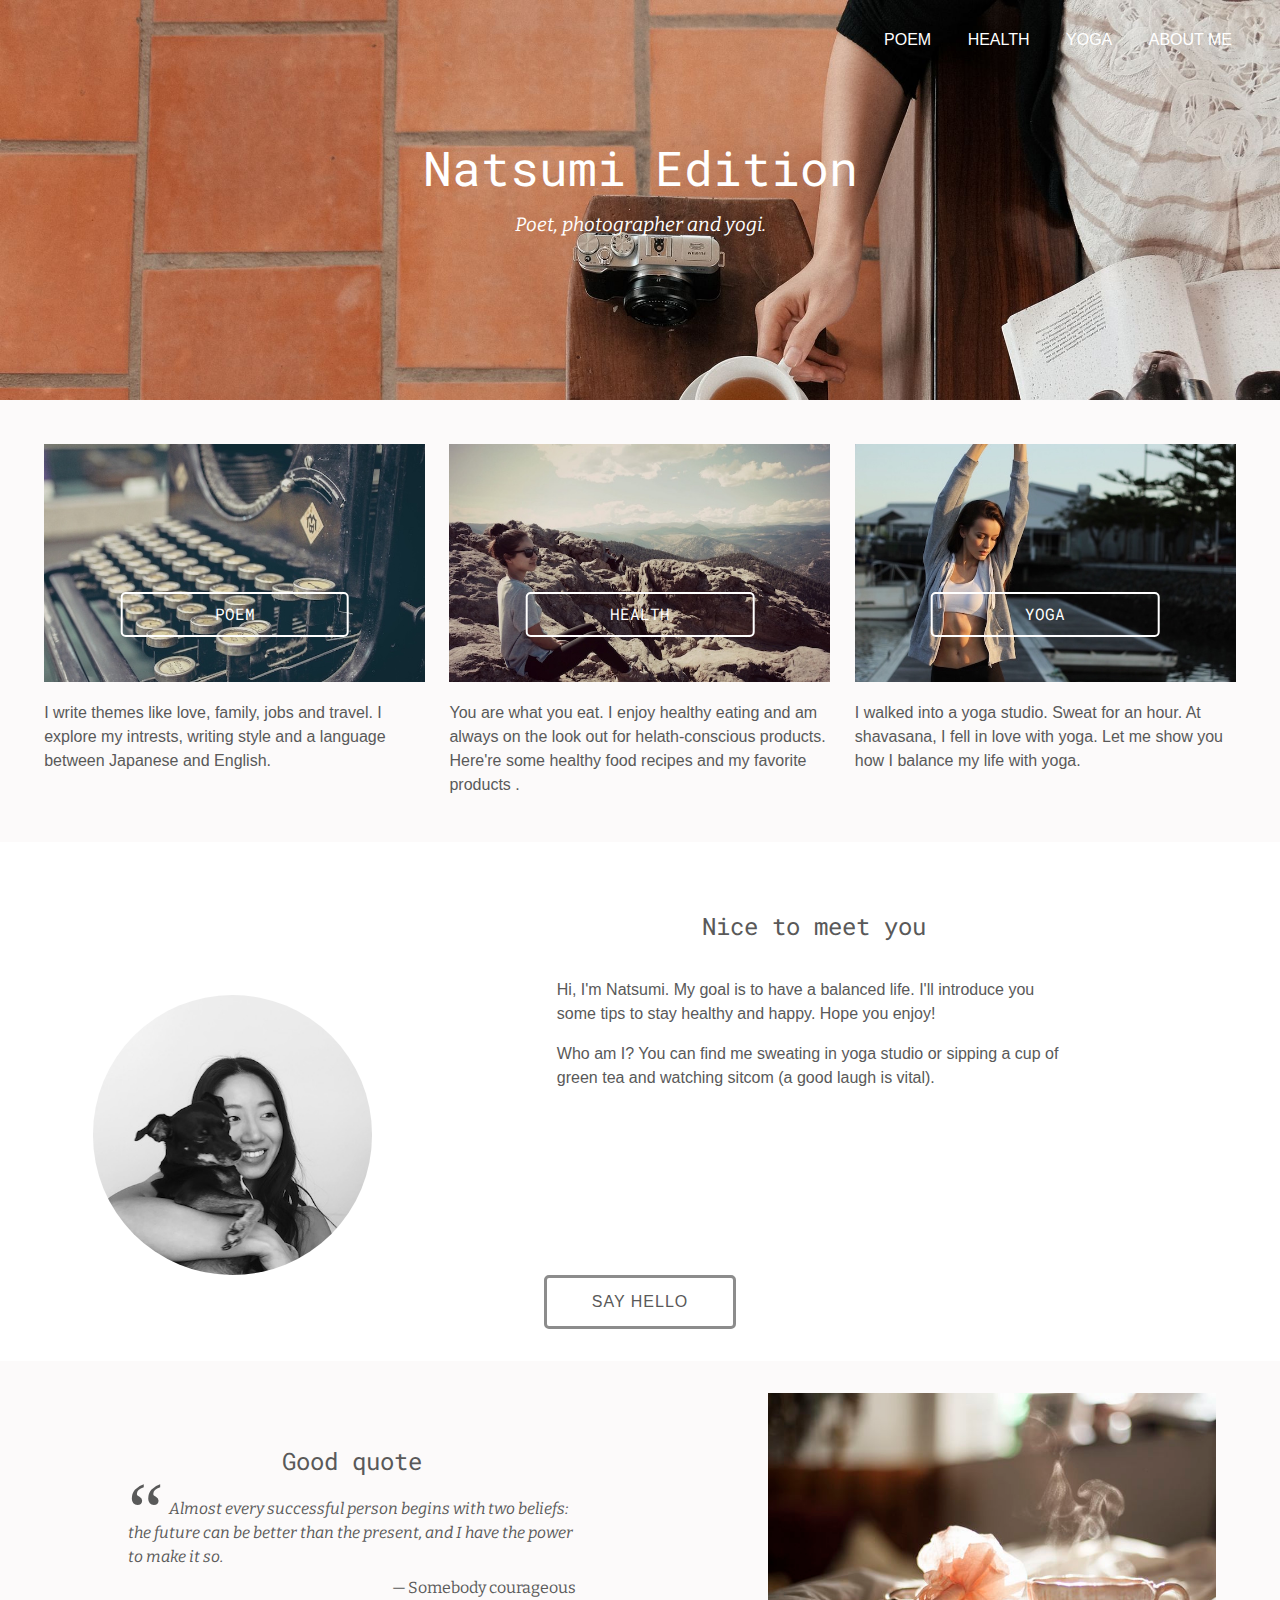
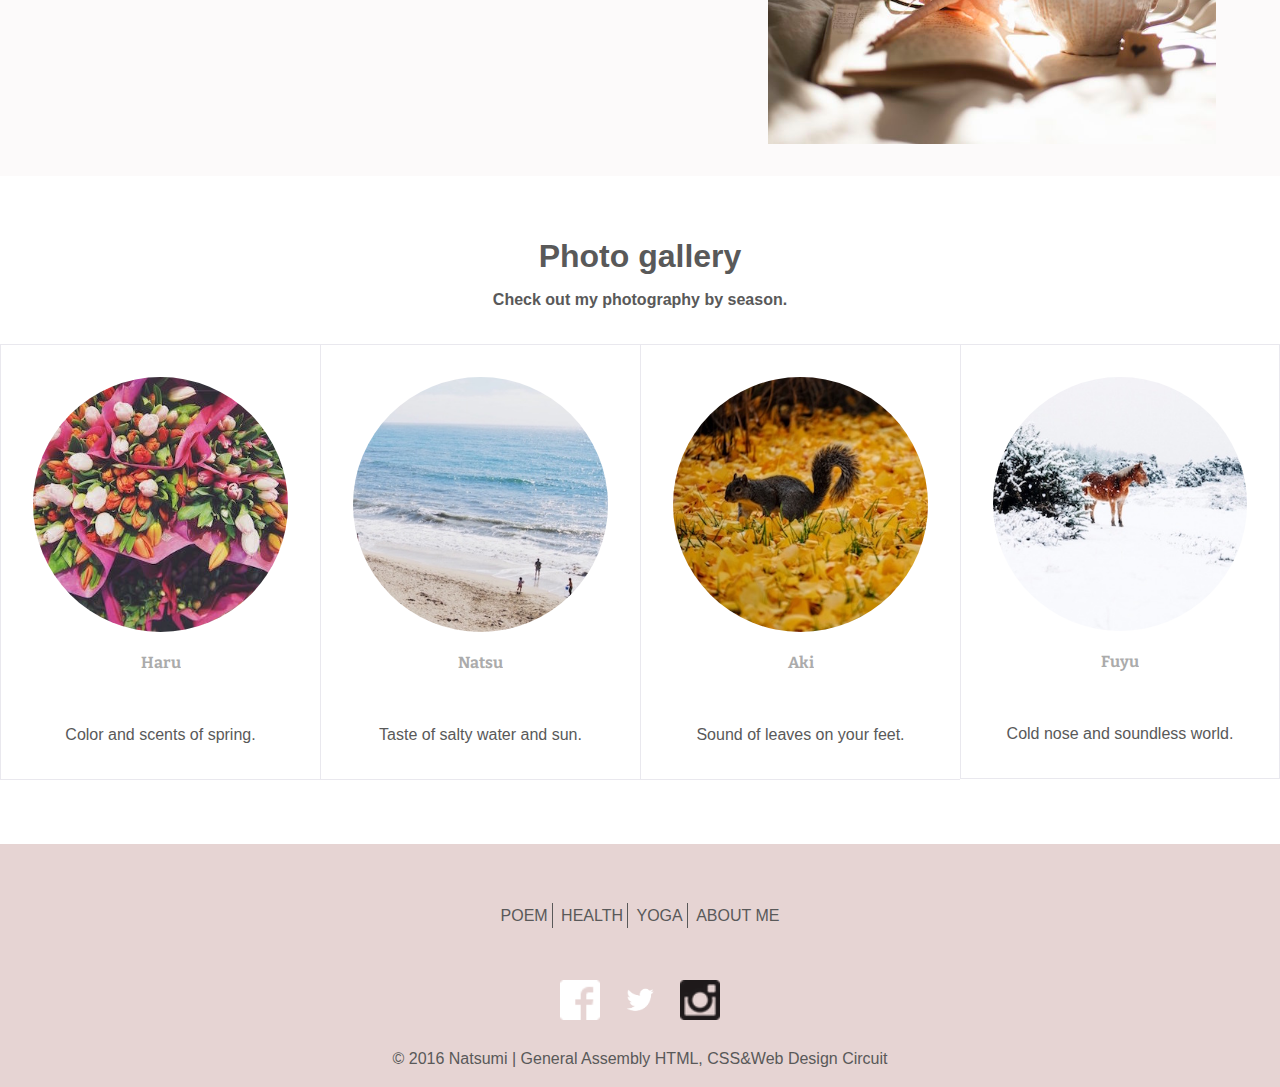
==== commit 641b4124: "Unit 9 Final Project" ====
--- a/unit_8/index.html
+++ b/unit_8/index.html
@@ -12,100 +12,102 @@
 	</head>
 
 	<body>
-		<div id="hero" class="clearfix">
-			<label for="toggle">Menu</label>
-			<input type="checkbox" id="toggle">
-			<nav>
-				<a href="#">Poem</a>
-				<a href="#">Health</a>
-				<a href="#">Yoga</a>
-				<a href="#">About me</a>
-			</nav>
-			<header>
-				<h1>Natsumi Edition</h1>
-				<p id="slogan">Poet, photographer and yogi.</p>
-			</header>
+		<div id="wrapper">
+			<div id="hero" class="clearfix">
+				<label for="toggle">Menu</label>
+				<input type="checkbox" id="toggle">
+				<nav>
+					<a href="#">Poem</a>
+					<a href="#">Health</a>
+					<a href="#">Yoga</a>
+					<a href="#">About me</a>
+				</nav>
+				<header>
+					<h1>Natsumi Edition</h1>
+					<p id="slogan">Poet, photographer and yogi.</p>
+				</header>
+			</div>
+
+			<div class="clearfix topics">
+				<section class="topic">
+					<div class="col-wrapper">
+						<h3>Poem</h3>
+						<a href="#"><img src="images/writing.jpg" alt="typewriter"></a>
+					</div>
+					<p>I write themes like love, family, jobs and travel. I explore my intrests, writing style and a language between Japanese and English.</p>
+				</section>
+				<section class="topic">
+					<div class="col-wrapper">
+						<h3>Health</h3>
+						<a href="#"><img src="images/nat.jpg" alt="women-sitting-on-the-mountain"></a>
+					</div>
+					<p>You are what you eat. I enjoy healthy eating and am always on the look out for helath-conscious products. Here're some healthy food recipes and my favorite products .</p>
+				</section>
+				<section class="topic">
+					<div class="col-wrapper">
+						<h3>Yoga</h3>
+						<a href="#"><img src="images/yoga.jpg" alt="women-streching"></a>
+					</div>
+					<p>I walked into a yoga studio. Sweat for an hour. At shavasana, I fell in love with yoga. Let me show you how I balance my life with yoga.</p>
+				</section>
+			</div>
+
+			<section id="about" class="clearfix">
+				<img src="images/aboutme.jpg" alt="woman's face">
+				<div id="about-me">
+					<h2>Nice to meet you</h2>
+					<p>Hi, I'm Natsumi. My goal is to have a balanced life. I'll introduce you some tips to stay healthy and happy. Hope you enjoy!</p>
+					<p>Who am I? You can find me sweating in yoga studio or sipping a cup of green tea and watching sitcom (a good laugh is vital).</p>
+				</div>
+				<a href="mailto:fake@gmail.com" class="hello-button">say hello</a>
+			</section>
+
+			<section id="quote" class="clearfix">
+				<img src="images/quote.jpg" alt="tea-and-notebook">
+				<div id="quote-word">
+					<h2>Good quote</h2>
+						<blockquote>
+							<p>Almost every successful person begins with two beliefs: the future can be better than the present, and I have the power to make it so.</p>
+							<cite>Somebody courageous</cite>
+						</blockquote>
+				</div>
+			</section>
+
+			<section id="fourcolumns" class="clearfix">
+				<h2>Photo gallery</h2>
+				<p>Check out my photography by season.</p>
+				<div class="season">
+					<a href="#"><img src="images/haru.jpeg" alt="flowers">
+					<p>Haru</p><p>Color and scents of spring.</p></a>
+				</div>
+				<div class="season">
+					<a href="#"><img src="images/natsu.jpeg" alt="people-at-beach">
+					<p>Natsu</p><p>Taste of salty water and sun.</p></a>
+				</div>
+				<div class="season">
+					<a href="#"><img src="images/aki.jpeg" alt="yellow-leaves">
+					<p>Aki</p><p>Sound of leaves on your feet.</p></a>
+				</div>
+				<div class="season">
+					<a href="#"><img src="images/fuyu.jpeg" alt="snow-and-horse">
+					<p>Fuyu</p><p>Cold nose and soundless world.</p></a>
+				</div>
+			</section>
+		
+			<footer>
+				<nav>
+					<a href="#">Poem</a>
+					<a href="#">Health</a>
+					<a href="#">Yoga</a>
+					<a href="#">About me</a>
+				</nav>
+				<div id="social">
+					<a href="#"><img src="images/FB-f-Logo_white_29.png" alt="fb-logo" text="fb-logo"></a>
+					<a href="#"><img src="images/TwitterLogo_white.png" alt="twitter-logo" text="twitter-logo"></a>
+					<a href="#"><img src="images/instagram.png" alt="insta-logo" text="insta-logo"></a>
+				</div>
+				<p>&copy; 2016 Natsumi | General Assembly HTML, CSS&Web Design Circuit</p>
+			</footer>
 		</div>
-
-		<div class="clearfix topics">
-			<section class="topic">
-				<div class="col-wrapper">
-					<h3>Poem</h3>
-					<a href="#"><img src="images/writing.jpg" alt="typewriter"></a>
-				</div>
-				<p>I write themes like love, family, jobs and travel. I explore my intrests, writing style and a language between Japanese and English.</p>
-			</section>
-			<section class="topic">
-				<div class="col-wrapper">
-					<h3>Health</h3>
-					<a href="#"><img src="images/nat.jpg" alt="women-sitting-on-the-mountain"></a>
-				</div>
-				<p>You are what you eat. I enjoy healthy eating and am always on the look out for helath-conscious products. Here're some healthy food recipes and my favorite products .</p>
-			</section>
-			<section class="topic">
-				<div class="col-wrapper">
-					<h3>Yoga</h3>
-					<a href="#"><img src="images/yoga.jpg" alt="women-streching"></a>
-				</div>
-				<p>I walked into a yoga studio. Sweat for an hour. At shavasana, I fell in love with yoga. Let me show you how I balance my life with yoga.</p>
-			</section>
-		</div>
-
-		<section id="about" class="clearfix">
-			<img src="images/aboutme.jpg" alt="woman's face">
-			<div id="about-me">
-				<h2>Nice to meet you</h2>
-				<p>Hi, I'm Natsumi. My goal is to have a balanced life. I'll introduce you some tips to stay healthy and happy. Hope you enjoy!</p>
-				<p>Who am I? You can find me sweating in yoga studio or sipping a cup of green tea and watching sitcom (a good laugh is vital).</p>
-			</div>
-			<a href="mailto:fake@gmail.com" class="hello-button">say hello</a>
-		</section>
-
-		<section id="quote" class="clearfix">
-			<img src="images/quote.jpg" alt="tea-and-notebook">
-			<div id="quote-word">
-				<h2>Good quote</h2>
-					<blockquote>
-						<p>Almost every successful person begins with two beliefs: the future can be better than the present, and I have the power to make it so.</p><br>
-						<cite>Somebody courageous</cite>
-					</blockquote>
-			</div>
-		</section>
-
-		<section id="fourcolumns" class="clearfix">
-			<h2>Photo gallery</h2>
-			<p>Check out my photography by season.</p>
-			<div class="season">
-				<a href="#"><img src="images/haru.jpeg" alt="flowers">
-				<p>Haru</p><p>Color and scents of spring.</p></a>
-			</div>
-			<div class="season">
-				<a href="#"><img src="images/natsu.jpeg" alt="people-at-beach">
-				<p>Natsu</p><p>Taste of salty water and sun.</p></a>
-			</div>
-			<div class="season">
-				<a href="#"><img src="images/aki.jpeg" alt="yellow-leaves">
-				<p>Aki</p><p>Sound of leaves on your feet.</p></a>
-			</div>
-			<div class="season">
-				<a href="#"><img src="images/fuyu.jpeg" alt="snow-and-horse">
-				<p>Fuyu</p><p>Cold nose and soundless world.</p></a>
-			</div>
-		</section>
-	
-		<footer>
-			<nav>
-				<a href="#">Writing</a>
-				<a href="#">Health</a>
-				<a href="#">Yoga</a>
-				<a href="#">About me</a>
-			</nav>
-			<div id="social">
-				<a href="#"><img src="images/FB-f-Logo_white_29.png" alt="fb-logo" text="fb-logo"></a>
-				<a href="#"><img src="images/TwitterLogo_white.png" alt="twitter-logo" text="twitter-logo"></a>
-				<a href="#"><img src="images/instagram.png" alt="insta-logo" text="insta-logo"></a>
-			</div>
-			<p>&copy; 2016 Natsumi | General Assembly HTML, CSS&Web Design Circuit</p>
-		</footer>
 	</body>
 </html>
--- a/unit_8/css/style.css
+++ b/unit_8/css/style.css
@@ -45,7 +45,7 @@
 	text-align: center;
 	position: absolute;
 	color: #fff;
-	top: 70%;
+	bottom: 20%;
 	right: 0;
 	left: 50%;
 	width: 60%;
@@ -88,6 +88,12 @@
 
 blockquote cite:before {
 	content: "\2014 \2009";
+	text-align: right;
+}
+
+blockquote cite {
+	display: block;
+	margin-top: 0.7em;
 	text-align: right;
 }
 
@@ -125,7 +131,7 @@
 }
 
 .topics {
-	width:95%;
+	width: 95%;
 	margin: 2em auto;
 }
 
@@ -276,33 +282,55 @@
 }
 
 #social {
-	margin-top: 1em;
 	text-align: center;
 }
 
 #social img {
 	width: 3%;
+	min-width: 40px;
+	margin: 0.5em;
 }
 
 #toggle {
 	display: none;
 }
 
+#wrapper {
+	max-width: 1500px;
+}
+
+@media only screen and (max-width: 1183px) {
+	.season {
+		height: 431px;
+	}
+}
+
 @media only screen and (max-width: 918px) {
 	.topic {
-		width: 60%;
+		width: 70%;
 		margin: 4% auto;
 		float: none;
 	}
+
 	#quote-word {
 		font-family: 'Bitter', serif;
 		width: 45%;
 		padding: 2em 0 2em 4em;
 	}
+
 	#hero {
 		height: 400px;
 	}
 
+	.season {
+		width: 50%;
+		display: block;
+		height: auto;
+	}
+
+	.season img {
+		width: 50%;
+	}
 }
 
 @media only screen and (max-width: 690px) {
@@ -312,7 +340,7 @@
 		padding: 0;
 		float: none;
 	}
-	
+
 	nav a {
 		display: block;
 		margin: 0;
@@ -343,7 +371,7 @@
 	}
 
 	.topic {
-		width: 70%;
+		width: 80%;
 	}
 
 	.season {
@@ -374,6 +402,7 @@
 		width: 100%;
 		float: none;
 		display: block;
+		padding: 1em 0;
 	}
 
 	#quote > img {
@@ -387,6 +416,11 @@
 
 	#toggle:checked + nav {
 		display: block;
+		position: absolute;
+	}
+
+	#hero {
+		position: relative;
 	}
 
 	#social img {
@@ -394,11 +428,33 @@
 	}
 }
 
-@media only screen and (max-width: 472px) {
+@media only screen and (max-width: 600px) {
+	.season {
+		display: block;
+		height: 292.5px;
+	}
+}
+
+@media only screen and (max-width: 598px) {
+	.season {
+		display: block;
+		height: 291.5px;
+	}
+
 	.topic {
-		width: 70%;
-	}
-	#social img {
-		width: 8%;
+		width: 90%;
+	}
+}
+
+@media only screen and (max-width: 466px) {
+	.season {
+		width: 100%;
+	}
+	.season img {
+		width: 40%;
+	}
+
+	#about > img {
+		width: 40%;
 	}
 }